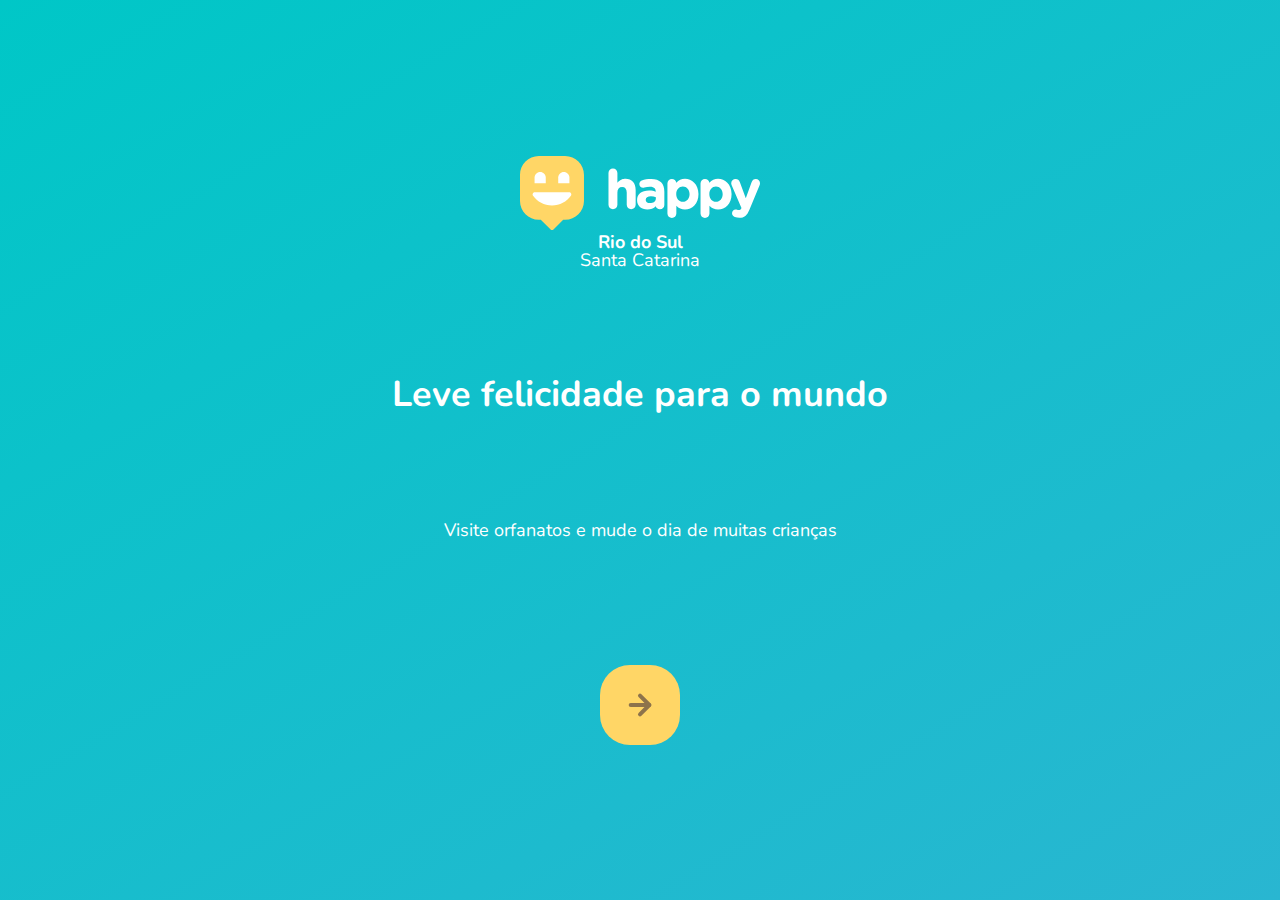
==== index.html @ d95cb5d6 "Add files via upload" ====
<!DOCTYPE html>
<html lang="pt_BR">
  <head>
    <meta charset="utf-8" />
    <meta http-equiv="X-UA-Compatible" content="IE=edge" />
    <title>Happy</title>
    <meta name="viewport" content="width=device-width, initial-scale=1" />
    <link
      rel="stylesheet"
      type="text/css"
      media="screen"
      href="./public/css/main.css"
    />
    <link rel="icon" href="./public/images/logo-icon.png" />
    <link
      href="https://fonts.googleapis.com/css2?family=Nunito:ital,wght@0,400;0,600;0,800;1,400&display=swap"
      rel="stylesheet"
    />
    <link
      rel="stylesheet"
      type="text/css"
      media="screen"
      href="./public/css/animations.css"
    />
    <link
      rel="stylesheet"
      type="text/css"
      media="screen"
      href="./public/css/page-landing.css"
    />
  </head>
  <body id="body">
    <div id="page-landing">
      <div id="container">
        <header>
          <img
            class="animate-up"
            id="logo"
            src="./public/images/logo.svg"
            alt="logo marca de Happy"
          />

          <div class="location animate-up">
            <strong>Rio do Sul</strong>
            <p>Santa Catarina</p>
          </div>
        </header>

        <main>
          <h1 class="animate-up">Leve felicidade para o mundo</h1>
          <section class="visit">
            <p class="animate-up">
              Visite orfanatos e mude o dia de muitas crianças
            </p>

            <a href="#" title="Visite orfanatos" class="animate-up">
              <img src="./public/images/arrow.svg" alt="ir para o mapa" />
            </a>
          </section>
        </main>
      </div>
    </div>
  </body>
</html>
---- public/css/main.css ----
* {
  margin: 0;
  padding: 0;
}

:root {
  font-size: 62.5%;
}

body {
  height: 100vh;
  color: #fff;
}

body,
input,
button,
textarea {
  font: 400 1.8rem/1 "Nunito", sans-serif;
}
---- public/css/animations.css ----
/* animações */

@keyframes up {
  from {
    opacity: 0;
    transform: translateY(16px);
  }

  to {
    opacity: 1;
    transform: translateY(0);
  }
}

.animate-up {
  animation-name: up;
  animation-duration: 300ms;
  animation-fill-mode: backwards;
}
---- public/css/page-landing.css ----
#page-landing {
  background: linear-gradient(329.54deg, #29b6d1 0%, #00c7c7 100%);
  text-align: center;
  min-height: 100vh;
  display: flex;
  align-items: center;
}

#container {
  margin: auto;

  width: 90%;
}

.location,
h1,
.visit p {
  height: 16vh;
}

.visit a {
  width: 8rem;
  height: 8rem;
  background: #ffd666;

  border: none;
  border-radius: 3rem;

  display: flex;
  align-items: center;
  justify-content: center;

  margin: auto;
}

#logo {
  animation-delay: 50ms;
}

.location {
  animation-delay: 100ms;
}

main h1 {
  animation-delay: 150ms;
}

.visit p {
  animation-delay: 200ms;
}

.visit a {
  animation-delay: 250ms;
}
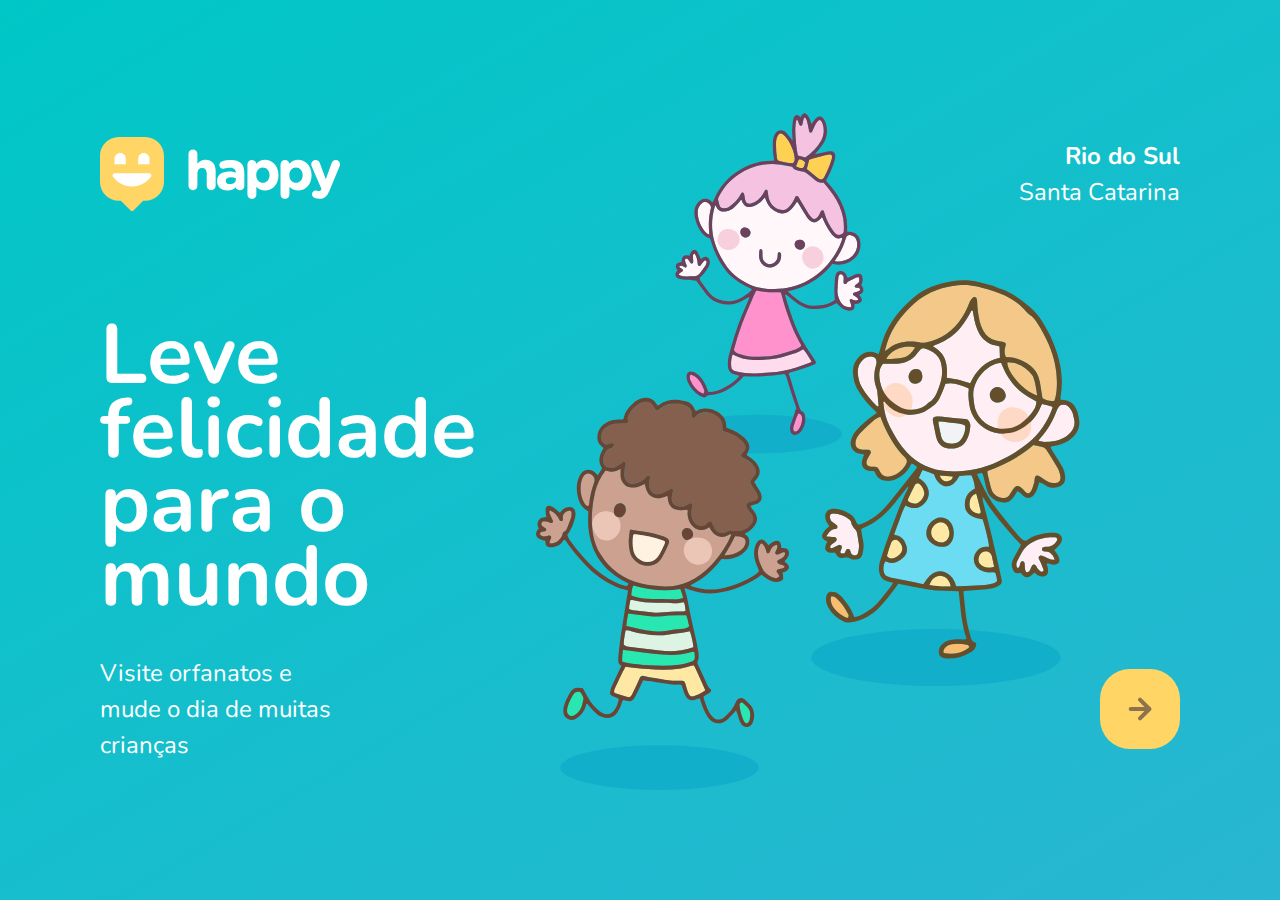
==== commit 1973c72f: "Add files via upload" ====
--- a/index.html
+++ b/index.html
@@ -13,7 +13,7 @@
     />
     <link rel="icon" href="./public/images/logo-icon.png" />
     <link
-      href="https://fonts.googleapis.com/css2?family=Nunito:ital,wght@0,400;0,600;0,800;1,400&display=swap"
+      href="https://fonts.googleapis.com/css2?family=Nunito:wght@400;600;800&display=swap"
       rel="stylesheet"
     />
     <link
--- a/public/css/main.css
+++ b/public/css/main.css
@@ -1,6 +1,7 @@
 * {
   margin: 0;
   padding: 0;
+  box-sizing: border-box;
 }
 
 :root {
--- a/public/css/animations.css
+++ b/public/css/animations.css
@@ -12,8 +12,22 @@
   }
 }
 
+@keyframes right {
+  from {
+    transform: translateX(-100%);
+  }
+  to {
+    transform: translateX(0);
+  }
+}
+
 .animate-up {
   animation-name: up;
   animation-duration: 300ms;
   animation-fill-mode: backwards;
 }
+
+.animate-right {
+  animation-name: right;
+  animation-duration: 300ms;
+}
--- a/public/css/page-landing.css
+++ b/public/css/page-landing.css
@@ -3,19 +3,32 @@
   text-align: center;
   min-height: 100vh;
   display: flex;
-  align-items: center;
+  /*align-items: center;*/
 }
 
 #container {
   margin: auto;
 
-  width: 90%;
+  width: min(90%, 112rem);
 }
 
 .location,
 h1,
 .visit p {
   height: 16vh;
+}
+
+#logo {
+  animation-delay: 50ms;
+}
+
+.location {
+  animation-delay: 100ms;
+}
+
+main h1 {
+  animation-delay: 150ms;
+  font-size: clamp(4rem, 8vw, 8.4rem);
 }
 
 .visit a {
@@ -31,24 +44,70 @@
   justify-content: center;
 
   margin: auto;
+
+  transition: background 200ms;
+  animation-delay: 250ms;
 }
 
-#logo {
-  animation-delay: 50ms;
-}
-
-.location {
-  animation-delay: 100ms;
-}
-
-main h1 {
-  animation-delay: 150ms;
+.visit a:hover {
+  background: #96feff;
 }
 
 .visit p {
   animation-delay: 200ms;
 }
 
-.visit a {
-  animation-delay: 250ms;
+/* desktop version */
+
+@media (min-width: 760px) {
+  #container {
+    padding: 5rem 2rem;
+    /* shorthand background: image repeat position / size*/
+    background: url("../images/bg.svg") no-repeat 80% /
+      clamp(30rem, 54vw, 56rem);
+  }
+
+  header {
+    display: flex;
+    align-items: center;
+    justify-content: space-between;
+  }
+
+  .location,
+  h1,
+  .visit p {
+    height: initial;
+    text-align: initial;
+  }
+
+  .location {
+    text-align: right;
+    font-size: 2.4rem;
+    line-height: 1.5;
+  }
+
+  main h1 {
+    font-weight: bold;
+    line-height: 0.88;
+
+    margin: clamp(10%, 9vh, 12%) 0 4rem;
+
+    width: min(300px, 80%);
+  }
+
+  .visit {
+    display: flex;
+    align-items: center;
+    justify-content: space-between;
+  }
+
+  .visit p {
+    font-size: 2.4rem;
+    line-height: 1.5;
+    width: clamp(20rem, 20vw, 30rem);
+  }
+
+  .visit a {
+    margin: initial;
+  }
 }
